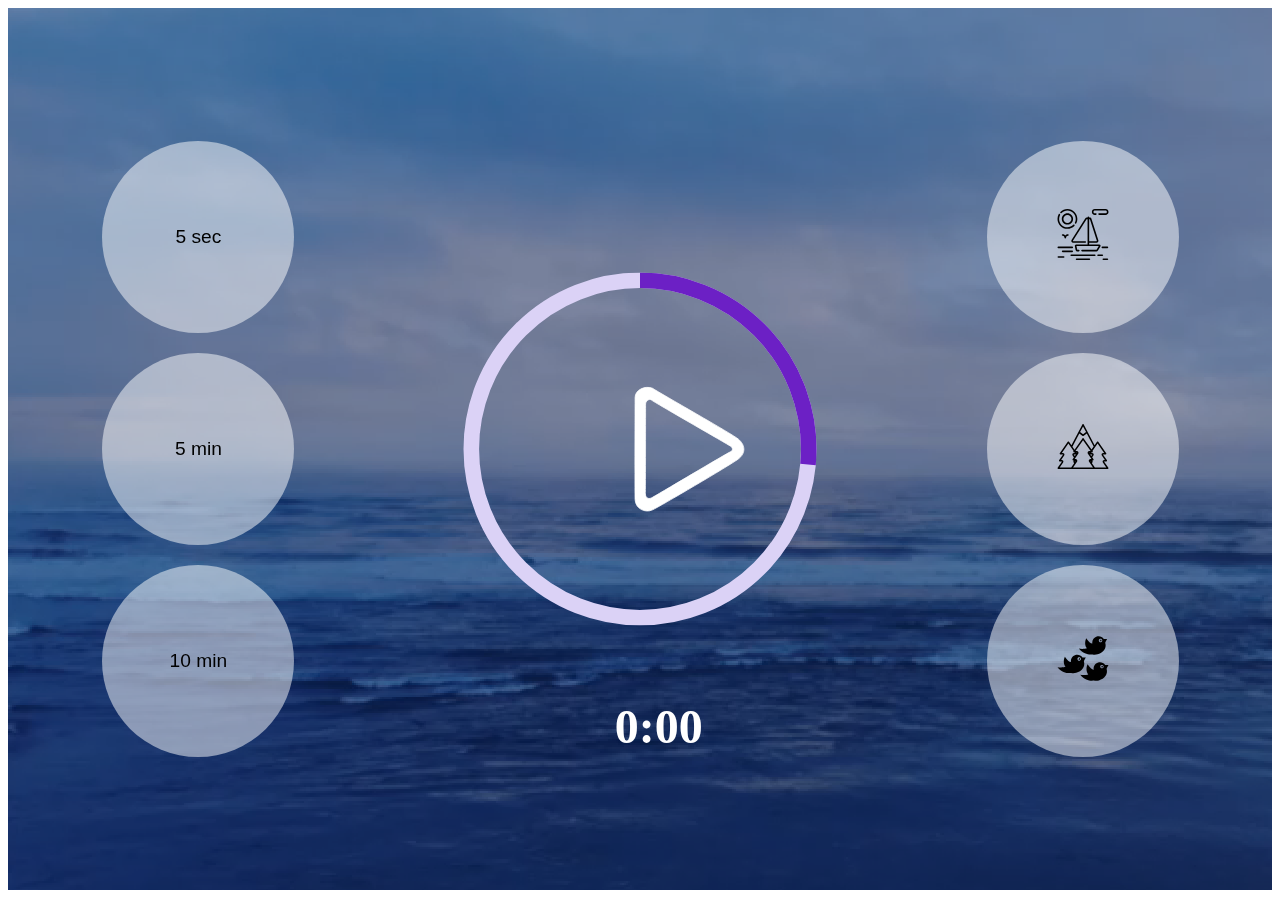
==== MeCalm/index.html @ e80465ce "completed design of meditation app." ====
<!DOCTYPE html>
<html lang="en">

<head>
    <meta charset="UTF-8">
    <meta name="viewport" content="width=device-width, initial-scale=1.0">
    <title>Me Calm</title>
    <link rel="stylesheet" href="style.css">
</head>

<body>
    <section class="app-wrapper">
        <video class="video" loop="loop" muted="">
            <source src="./video/sea.mp4" type="video/mp4" />
        </video>
        <div class="media-controls">
            <svg class="range-outline" width="353" height="353" viewBox="0 0 453 453" fill="none"
                xmlns="http://www.w3.org/2000/svg">
                <circle cx="226.5" cy="226.5" r="216.5" stroke="#dbd2f6" stroke-width="20" />
            </svg>
            <button class="play-pause-btn play"></button>
            <svg class="seeker-outline" width="353" height="353" viewBox="0 0 453 453" fill="none"
                xmlns="http://www.w3.org/2000/svg">
                <circle cx="226.5" cy="226.5" r="216.5" stroke="#6c20c5" stroke-width="20" />
            </svg>
        </div>
        <div class="sound-picker">
            <button class="music-select-btn" data-music="./music/sea.mp3" data-video="./video/sea.mp4">
                <img src="./icons/sea.svg" alt="sea music select" title="Sound of sea">
            </button>
            <button class="music-select-btn" data-music="./music/forest.mp3" data-video="./video/forest.mp4">
                <img src="./icons/forest.svg" alt="forest music select" title="Sound of forest">
            </button>
            <button class="music-select-btn" data-music="./music/birds.mp3" data-video="./video/birds.mp4">
                <img src="./icons/birds.svg" alt="birds music select" title="Sound of birds">
            </button>
        </div>
        <div class="time-list">
            <button class="time-select-btn">
                5 sec
            </button>
            <button class="time-select-btn">
                5 min
            </button>
            <button class="time-select-btn">
                10 min
            </button>
        </div>
        <h3 class="elapsed-time"><span class="time">0:00</span></h3>
    </section>

    <script src="script.js"></script>
</body>

</html>
---- MeCalm/style.css ----
.app-wrapper {
    background-color: #0d2562;
    color: #fff;
    overflow: hidden;
    position: relative;
    height: 98vh;
}

.media-controls {
    font-family: sans-serif;
    text-align: center;
    position: relative;
    height: 80%;
}

.play-pause-btn {
    border: none;
    background: none;
    padding: 0;
    cursor: pointer;
    display: flex;
    align-items: center;
    justify-content: center;
}

.music-select-btn {
    border: none;
    background: rgba(255, 255, 255, 0.5);
    border-radius: 50%;
    padding: 45px 0;
    cursor: pointer;
    height: 10em;
    width: 10em;
    font-size: 1.2rem;
}

.time-select-btn {
    border: none;
    background: rgba(255, 255, 255, 0.5);
    border-radius: 50%;
    padding: 22px;
    cursor: pointer;
    height: 10em;
    width: 10em;
    font-size: 1.2rem;
}

.music-select-btn img {
    width: 50%;
    height: 50%;
}

.play-pause-btn.play::before {
    content: '';
    position: absolute;
    top: 50%;
    left: 46%;
    transform: translateY(-50%);
    width: 15em;
    height: 15em;
    background-image: url('./icons/play.svg');
    background-repeat: no-repeat;
    background-size: contain;
}

.play-pause-btn.pause::before {
    content: '';
    position: absolute;
    top: 50%;
    left: 46%;
    transform: translateY(-50%);
    width: 15em;
    height: 14em;
    background-image: url('./icons/pause.svg');
    background-repeat: no-repeat;
    background-size: contain;
}

.time-list{
    display: flex;
    justify-content: center;
    align-items: center;
    flex-direction: column;
    position: absolute;
    top: 0;
    left: 10%;
    max-width: 10vw;
    gap: 20px;
    height: inherit;
}

.sound-picker {
    display: flex;
    justify-content: center;
    align-items: center;
    flex-direction: column;
    position: absolute;
    top: 0;
    left: 80%;
    max-width: 10vw;
    gap: 20px;
    height: inherit;
}


.media-play-pause-btn {
    color: #fff;
}

.media-play-pause-btn:hover {
    color: red;
}

.elapsed-time {
    color: white;
    position: absolute;
    bottom: 10%;
    left: 48%;
    font-size: 3em;
}

/* VIDEO */
.video {
    position: absolute;
    top: 50%;
    left: 50%;
    z-index: 0;
    width: 100vw;
    transform: translate(-50%, -50%);
    opacity: 0.5;
}

.media-controls {
    position: relative;
    height: 100%;
    display: flex;
    justify-content: space-evenly;
    align-items: center;
    flex-direction: column;
    flex: 1;
}

.media-controls svg.range-outline,
.media-controls svg.seeker-outline {
    position: absolute;
    height: 52.5%;
    top: 50%;
    left: 50%;
    transform: translate(-50%, -50%) rotate(-90deg);
    pointer-events: none;
}

.media-controls svg.range-outline,
.media-controls svg.seeker-outline circle {
    transition: all 0.2s ease-in-out;
}

@media (max-width: 760px) {
    .app-wrapper {
        height: 95vh;
    }

    .media-controls svg.range-outline,
    .media-controls svg.seeker-outline {
        position: absolute;
        height: 35vh;
        top: 50%;
        left: 50%;
        transform: translate(-50%, -50%) rotate(-90deg);
        pointer-events: none;
    }

    .music-select-btn {
        border: none;
        background: rgba(255, 255, 255, 0.5);
        border-radius: 50%;
        padding: 30px 0;
        cursor: pointer;
        display: flex;
        align-items: center;
        justify-content: center;
        height: 9em;
        width: 9em;
        font-size: 0.9rem;
    }

    .music-select-btn img {
        width: 50%;
        height: 50%;
    }

    .sound-picker {
        max-width: 100%;
        gap: 10px;
        left: 80%;
        top: -1em;
    }

    .time-list{
        left:7%;
        top: -1em;
    }

    .time-select-btn{
        font-size: 0.9rem;
        height: 9em;
        width: 9em;
    }

    .play-pause-btn.play::before {
        left: 39%;
    }

    .play-pause-btn.pause::before {
        left: 37%;
    }

    .elapsed-time {
        left: 44%;
        bottom: 10%;
    }

    .video {
        height: 100vh;
        width: auto;
    }
}
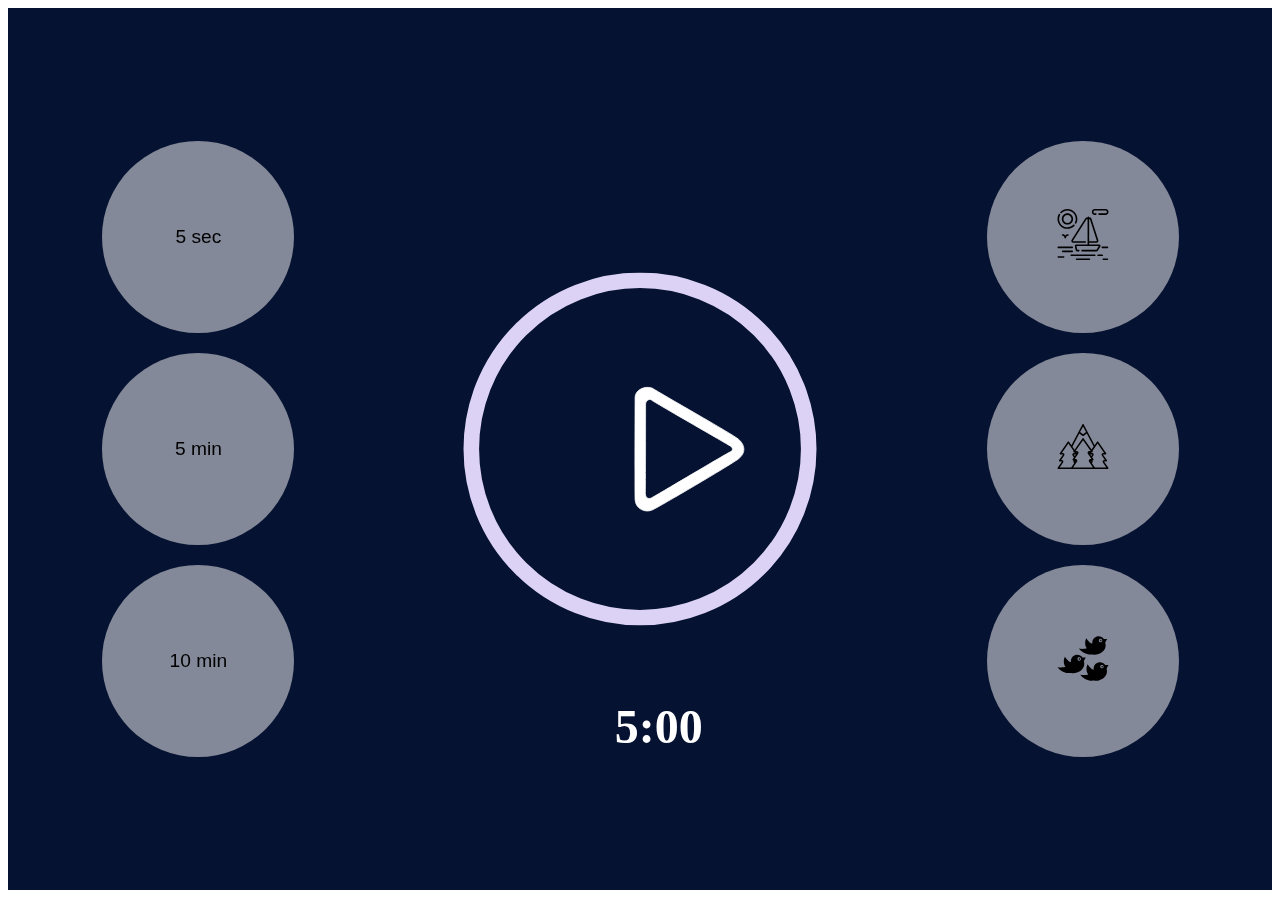
==== commit 9e104597: "completed mecalm app." ====
--- a/MeCalm/index.html
+++ b/MeCalm/index.html
@@ -36,17 +36,17 @@
             </button>
         </div>
         <div class="time-list">
-            <button class="time-select-btn">
+            <button class="time-select-btn" data-time="5">
                 5 sec
             </button>
-            <button class="time-select-btn">
+            <button class="time-select-btn" data-time="300">
                 5 min
             </button>
-            <button class="time-select-btn">
+            <button class="time-select-btn" data-time="600">
                 10 min
             </button>
         </div>
-        <h3 class="elapsed-time"><span class="time">0:00</span></h3>
+        <h3 class="elapsed-time"><span class="time">5:00</span></h3>
     </section>
 
     <script src="script.js"></script>
